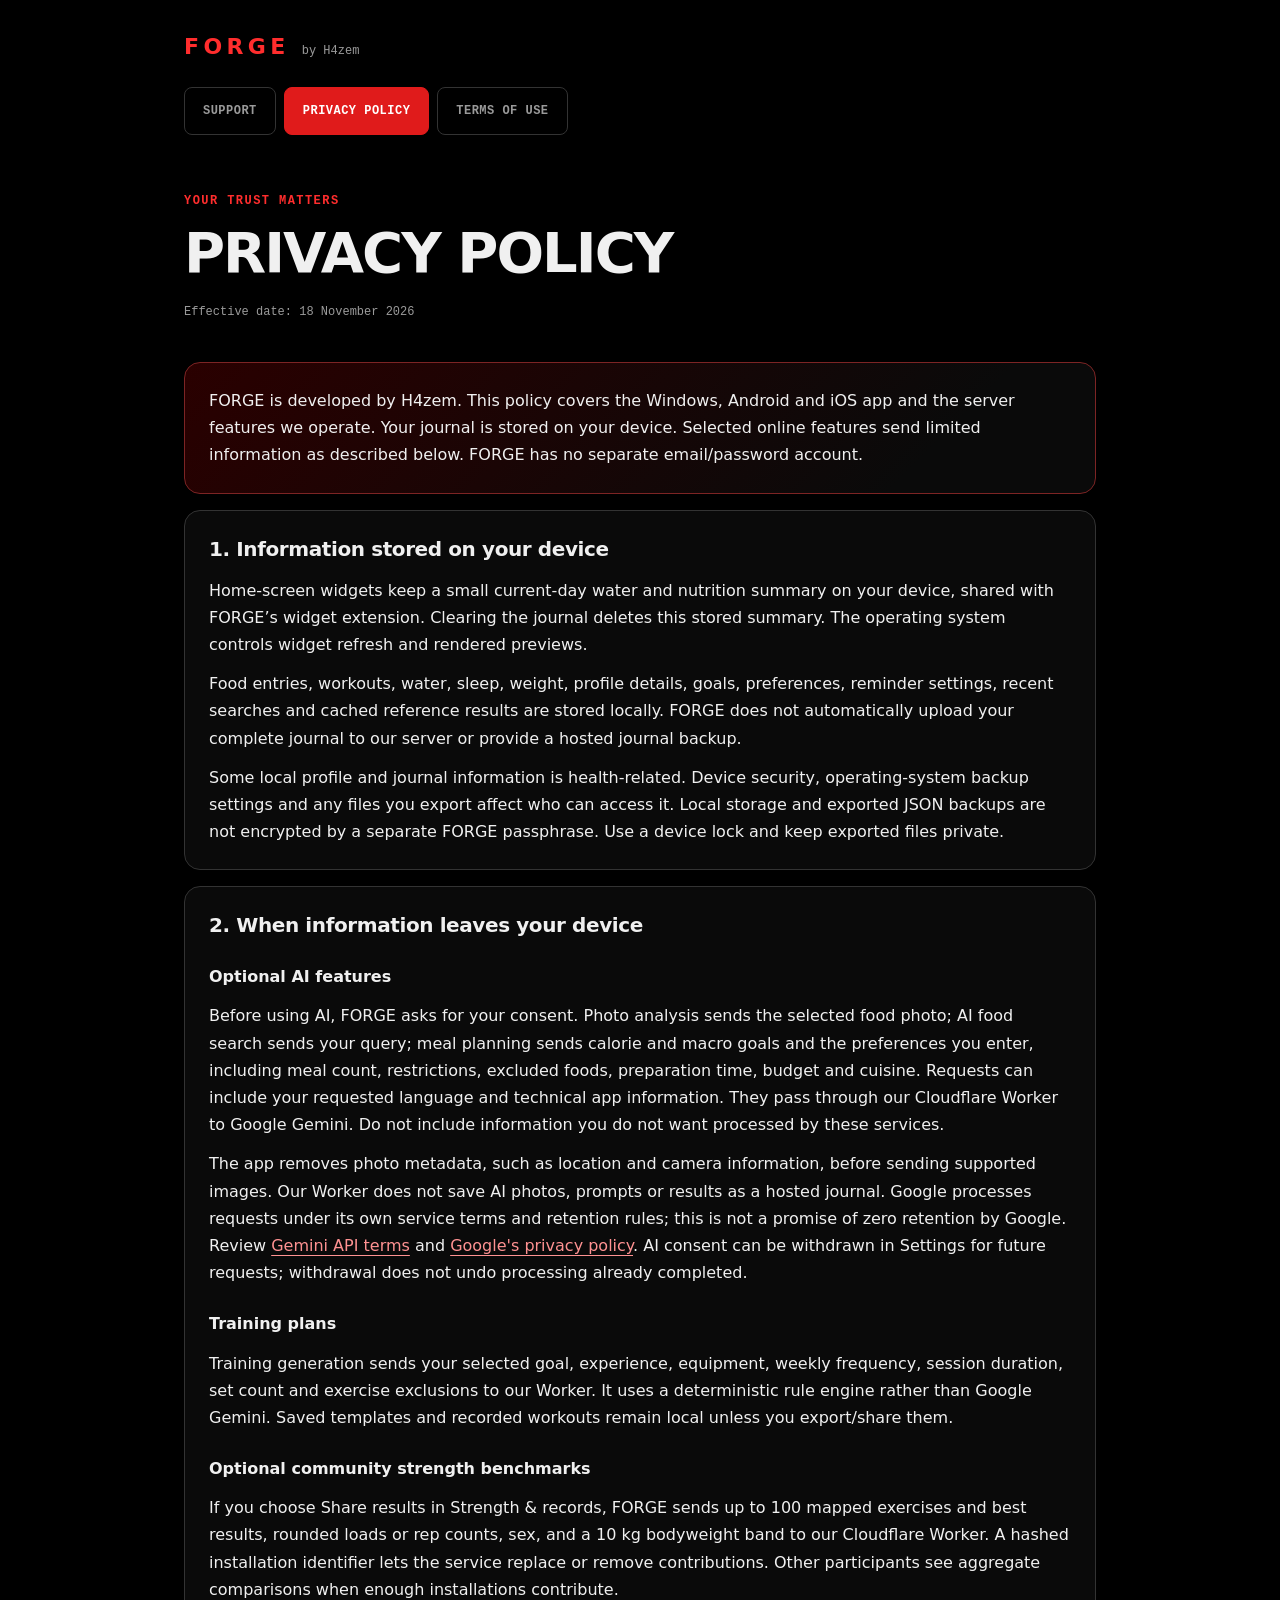
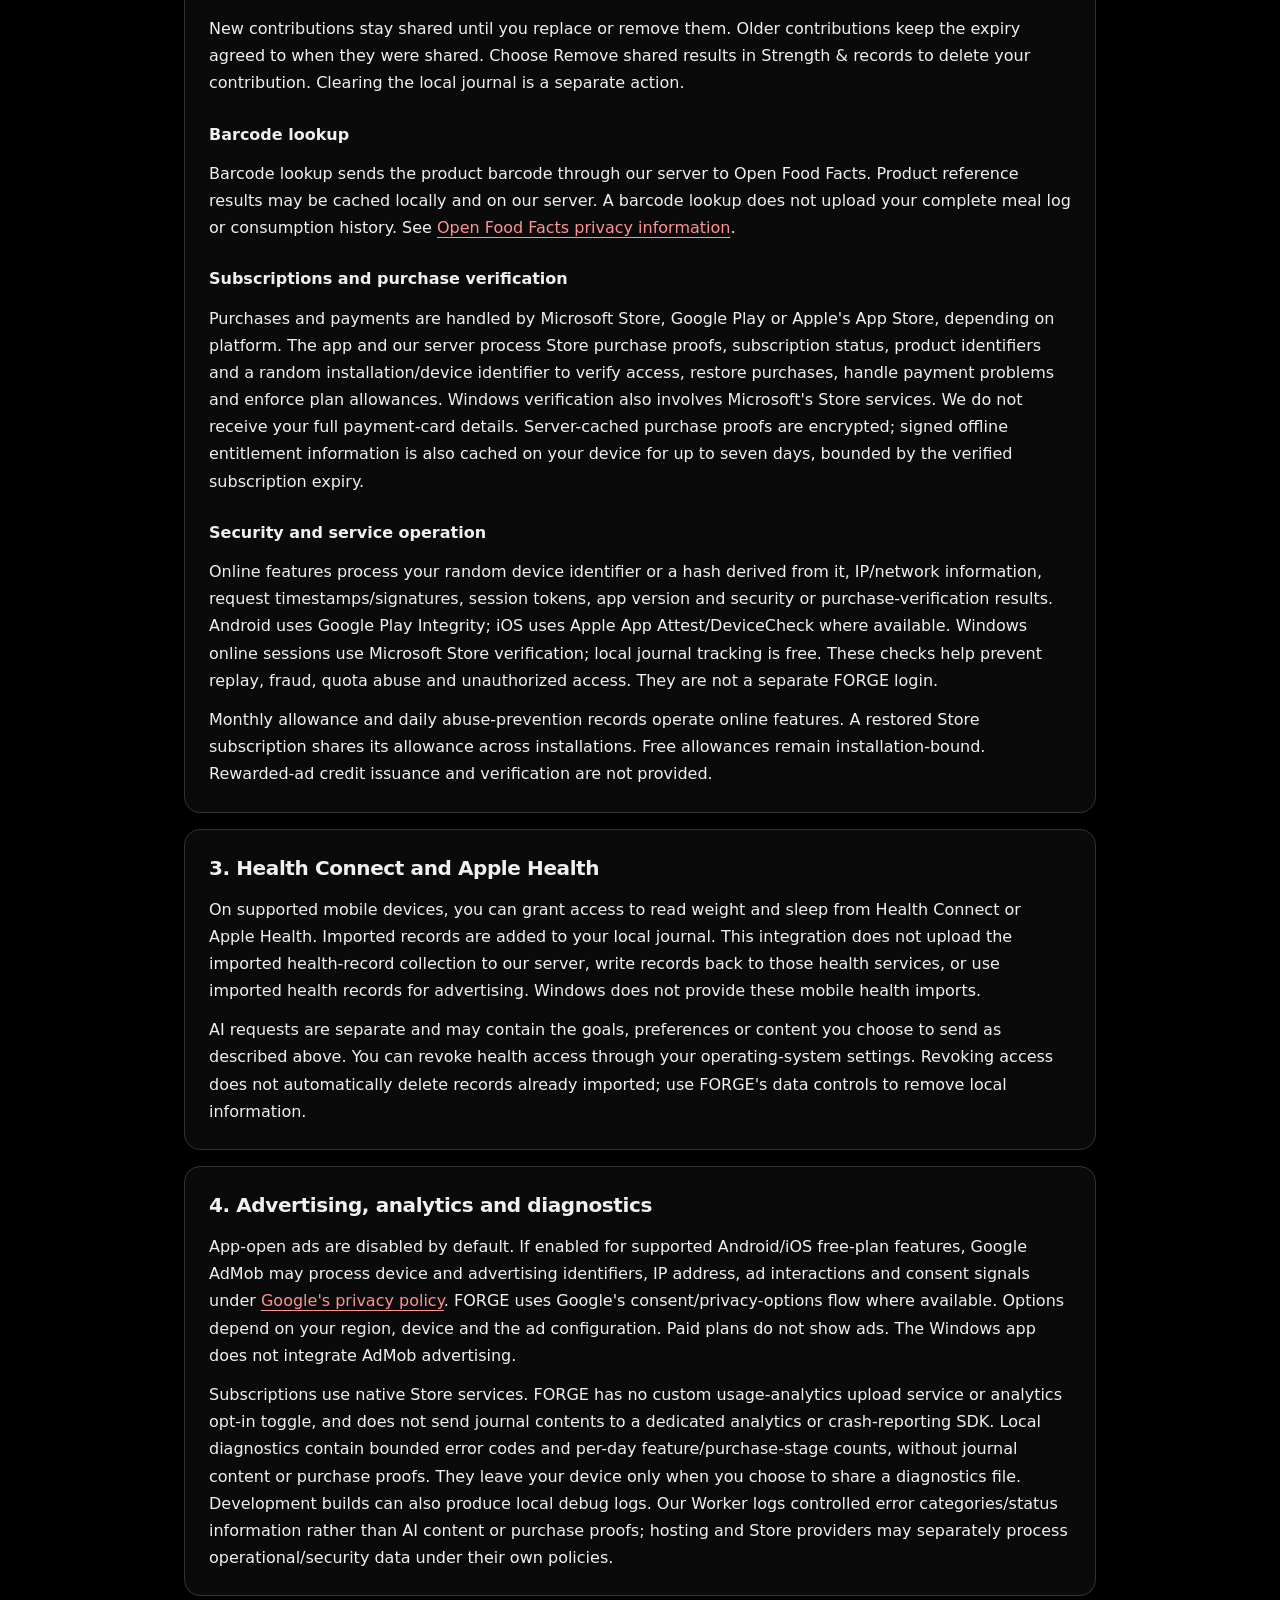
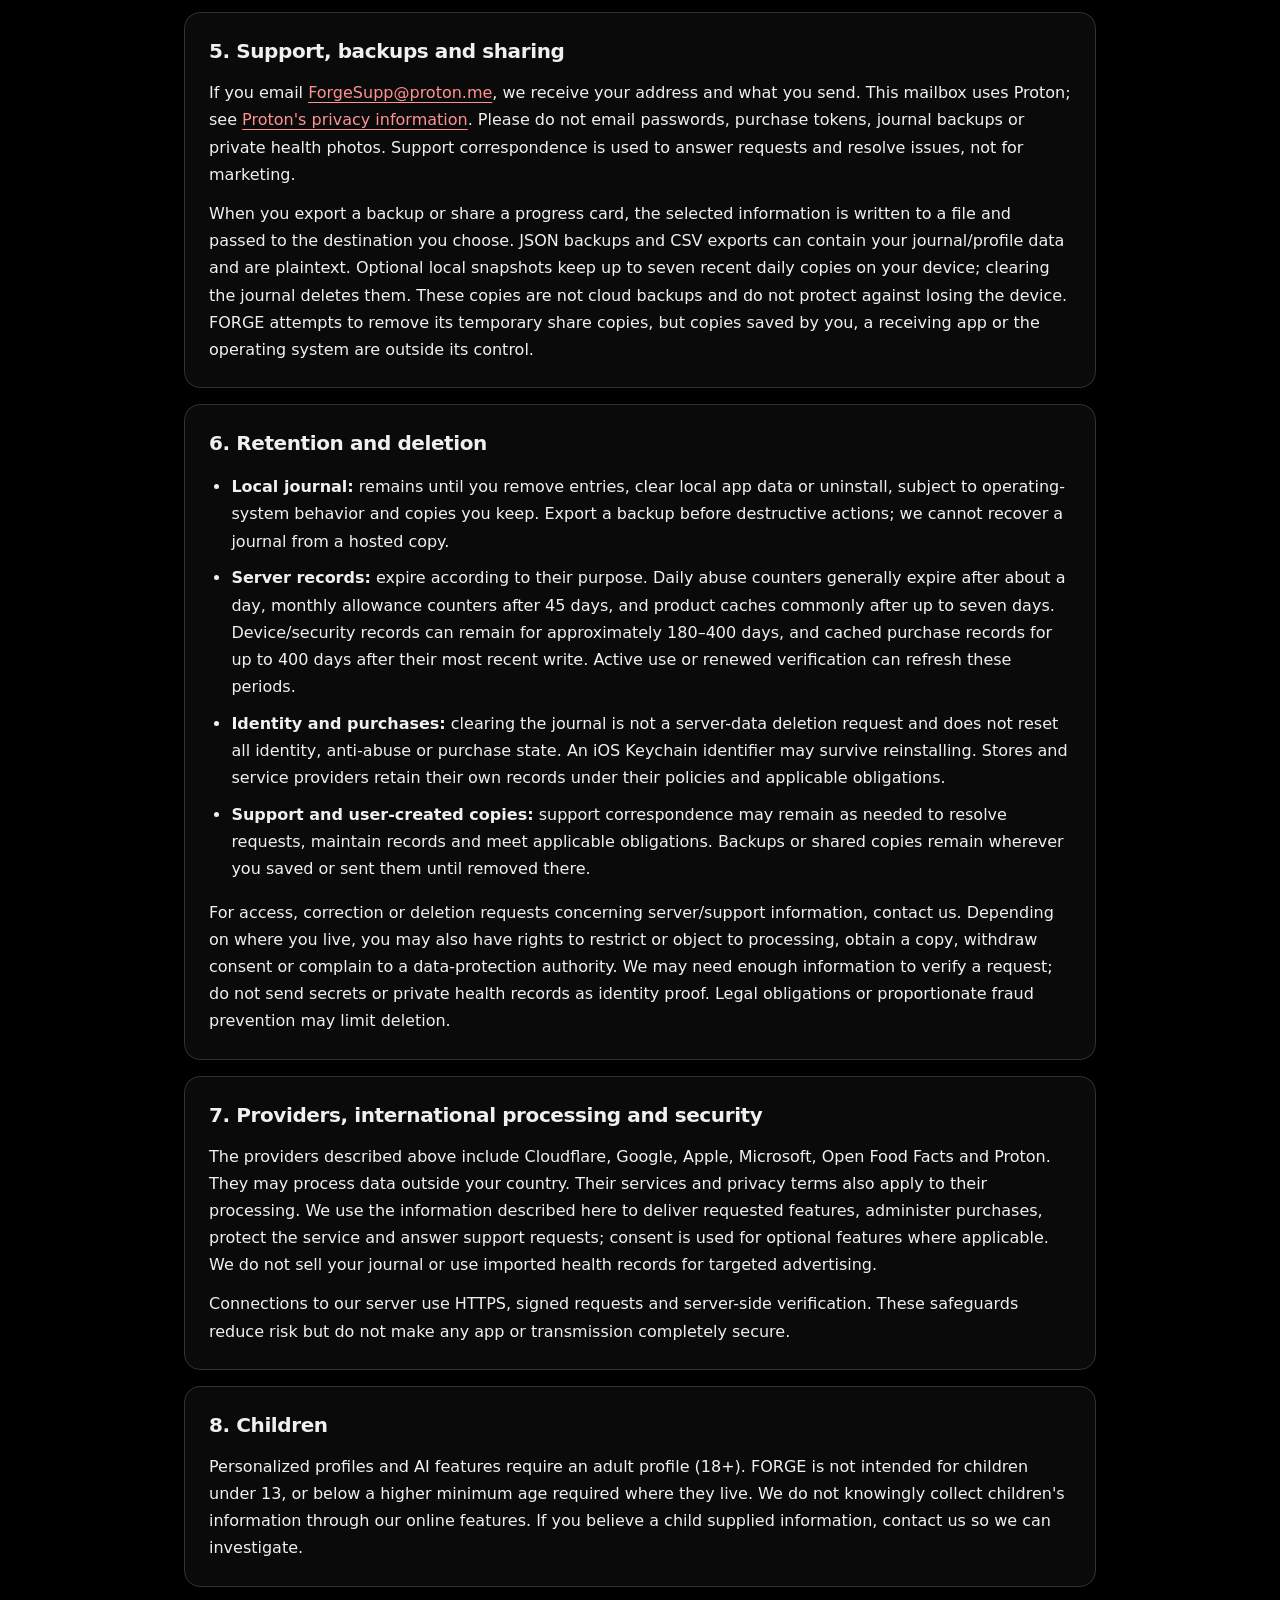
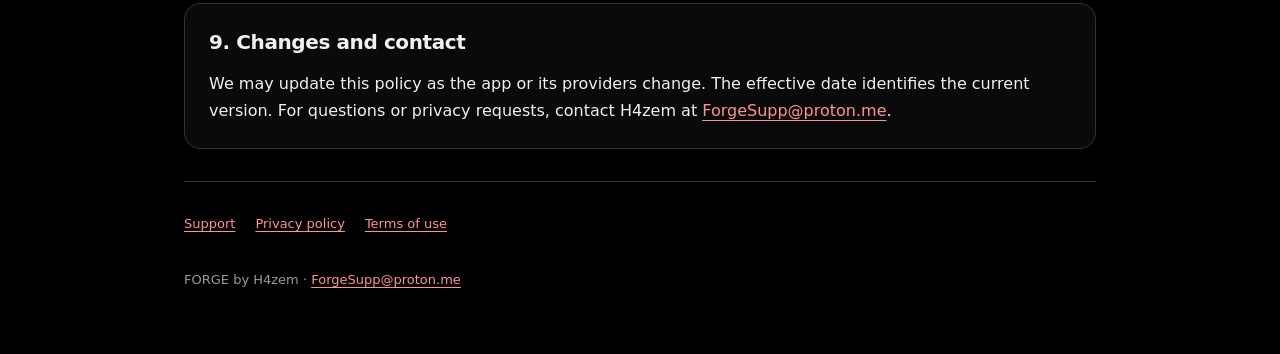
==== privacy.html @ 83b3ee02 "Sync legal and support pages with FORGE 3.4.0" ====
<!DOCTYPE html>
<html lang="en">
<head>
<meta charset="utf-8">
<meta name="forge-app-version" content="3.4.0">
<meta name="viewport" content="width=device-width, initial-scale=1">
<meta name="description" content="FORGE Privacy Policy for FORGE by H4zem, a personal wellness journal for Windows, Android and iOS.">
<title>FORGE Privacy Policy</title>
<meta name="theme-color" content="#000000">
<link rel="stylesheet" href="theme.css?v=20261029">
</head>
<body data-page="privacy">
<a class="skip" href="#main-content">Skip to content</a>
<header class="site-header">
<div class="brand-row"><a class="brand" href="./" aria-label="FORGE home">FORGE</a><span class="publisher">by H4zem</span></div>
<nav class="site-nav" aria-label="FORGE information"><a href="support.html">Support</a><a href="privacy.html" aria-current="page">Privacy policy</a><a href="terms.html">Terms of use</a></nav>
<div class="hero"><p class="eyebrow">Your trust matters</p><h1>Privacy Policy</h1><p class="meta">Effective date: 18 November 2026</p></div>
</header>
<main id="main-content">
<div class="summary"><p>FORGE is developed by H4zem. This policy covers the Windows, Android and iOS app and the server features we operate. Your journal is stored on your device. Selected online features send limited information as described below. FORGE has no separate email/password account.</p></div>
<section aria-labelledby="privacy-1">
<h2 id="privacy-1">1. Information stored on your device</h2>
<p>Home-screen widgets keep a small current-day water and nutrition summary on your device, shared with FORGE’s widget extension. Clearing the journal deletes this stored summary. The operating system controls widget refresh and rendered previews.</p>
<p>Food entries, workouts, water, sleep, weight, profile details, goals, preferences, reminder settings, recent searches and cached reference results are stored locally. FORGE does not automatically upload your complete journal to our server or provide a hosted journal backup.</p>
<p>Some local profile and journal information is health-related. Device security, operating-system backup settings and any files you export affect who can access it. Local storage and exported JSON backups are not encrypted by a separate FORGE passphrase. Use a device lock and keep exported files private.</p>
</section>
<section aria-labelledby="privacy-2">
<h2 id="privacy-2">2. When information leaves your device</h2>
<h3>Optional AI features</h3>
<p>Before using AI, FORGE asks for your consent. Photo analysis sends the selected food photo; AI food search sends your query; meal planning sends calorie and macro goals and the preferences you enter, including meal count, restrictions, excluded foods, preparation time, budget and cuisine. Requests can include your requested language and technical app information. They pass through our Cloudflare Worker to Google Gemini. Do not include information you do not want processed by these services.</p>
<p>The app removes photo metadata, such as location and camera information, before sending supported images. Our Worker does not save AI photos, prompts or results as a hosted journal. Google processes requests under its own service terms and retention rules; this is not a promise of zero retention by Google. Review <a href="https://ai.google.dev/gemini-api/terms">Gemini API terms</a> and <a href="https://policies.google.com/privacy">Google's privacy policy</a>. AI consent can be withdrawn in Settings for future requests; withdrawal does not undo processing already completed.</p>
<h3>Training plans</h3>
<p>Training generation sends your selected goal, experience, equipment, weekly frequency, session duration, set count and exercise exclusions to our Worker. It uses a deterministic rule engine rather than Google Gemini. Saved templates and recorded workouts remain local unless you export/share them.</p>
<h3>Optional community strength benchmarks</h3>
<p>If you choose Share results in Strength &amp; records, FORGE sends up to 100 mapped exercises and best results, rounded loads or rep counts, sex, and a 10 kg bodyweight band to our Cloudflare Worker. A hashed installation identifier lets the service replace or remove contributions. Other participants see aggregate comparisons when enough installations contribute.</p>
<p>New contributions stay shared until you replace or remove them. Older contributions keep the expiry agreed to when they were shared. Choose Remove shared results in Strength &amp; records to delete your contribution. Clearing the local journal is a separate action.</p>
<h3>Barcode lookup</h3>
<p>Barcode lookup sends the product barcode through our server to Open Food Facts. Product reference results may be cached locally and on our server. A barcode lookup does not upload your complete meal log or consumption history. See <a href="https://world.openfoodfacts.org/privacy">Open Food Facts privacy information</a>.</p>
<h3>Subscriptions and purchase verification</h3>
<p>Purchases and payments are handled by Microsoft Store, Google Play or Apple's App Store, depending on platform. The app and our server process Store purchase proofs, subscription status, product identifiers and a random installation/device identifier to verify access, restore purchases, handle payment problems and enforce plan allowances. Windows verification also involves Microsoft's Store services. We do not receive your full payment-card details. Server-cached purchase proofs are encrypted; signed offline entitlement information is also cached on your device for up to seven days, bounded by the verified subscription expiry.</p>
<h3>Security and service operation</h3>
<p>Online features process your random device identifier or a hash derived from it, IP/network information, request timestamps/signatures, session tokens, app version and security or purchase-verification results. Android uses Google Play Integrity; iOS uses Apple App Attest/DeviceCheck where available. Windows online sessions use Microsoft Store verification; local journal tracking is free. These checks help prevent replay, fraud, quota abuse and unauthorized access. They are not a separate FORGE login.</p>
<p>Monthly allowance and daily abuse-prevention records operate online features. A restored Store subscription shares its allowance across installations. Free allowances remain installation-bound. Rewarded-ad credit issuance and verification are not provided.</p>
</section>
<section aria-labelledby="privacy-3">
<h2 id="privacy-3">3. Health Connect and Apple Health</h2>
<p>On supported mobile devices, you can grant access to read weight and sleep from Health Connect or Apple Health. Imported records are added to your local journal. This integration does not upload the imported health-record collection to our server, write records back to those health services, or use imported health records for advertising. Windows does not provide these mobile health imports.</p>
<p>AI requests are separate and may contain the goals, preferences or content you choose to send as described above. You can revoke health access through your operating-system settings. Revoking access does not automatically delete records already imported; use FORGE's data controls to remove local information.</p>
</section>
<section aria-labelledby="privacy-4">
<h2 id="privacy-4">4. Advertising, analytics and diagnostics</h2>
<p>App-open ads are disabled by default. If enabled for supported Android/iOS free-plan features, Google AdMob may process device and advertising identifiers, IP address, ad interactions and consent signals under <a href="https://policies.google.com/privacy">Google's privacy policy</a>. FORGE uses Google's consent/privacy-options flow where available. Options depend on your region, device and the ad configuration. Paid plans do not show ads. The Windows app does not integrate AdMob advertising.</p>
<p>Subscriptions use native Store services. FORGE has no custom usage-analytics upload service or analytics opt-in toggle, and does not send journal contents to a dedicated analytics or crash-reporting SDK. Local diagnostics contain bounded error codes and per-day feature/purchase-stage counts, without journal content or purchase proofs. They leave your device only when you choose to share a diagnostics file. Development builds can also produce local debug logs. Our Worker logs controlled error categories/status information rather than AI content or purchase proofs; hosting and Store providers may separately process operational/security data under their own policies.</p>
</section>
<section aria-labelledby="privacy-5">
<h2 id="privacy-5">5. Support, backups and sharing</h2>
<p>If you email <a href="mailto:ForgeSupp@proton.me">ForgeSupp@proton.me</a>, we receive your address and what you send. This mailbox uses Proton; see <a href="https://proton.me/legal/privacy">Proton's privacy information</a>. Please do not email passwords, purchase tokens, journal backups or private health photos. Support correspondence is used to answer requests and resolve issues, not for marketing.</p>
<p>When you export a backup or share a progress card, the selected information is written to a file and passed to the destination you choose. JSON backups and CSV exports can contain your journal/profile data and are plaintext. Optional local snapshots keep up to seven recent daily copies on your device; clearing the journal deletes them. These copies are not cloud backups and do not protect against losing the device. FORGE attempts to remove its temporary share copies, but copies saved by you, a receiving app or the operating system are outside its control.</p>
</section>
<section aria-labelledby="privacy-6">
<h2 id="privacy-6">6. Retention and deletion</h2>
<ul>
<li><strong>Local journal:</strong> remains until you remove entries, clear local app data or uninstall, subject to operating-system behavior and copies you keep. Export a backup before destructive actions; we cannot recover a journal from a hosted copy.</li>
<li><strong>Server records:</strong> expire according to their purpose. Daily abuse counters generally expire after about a day, monthly allowance counters after 45 days, and product caches commonly after up to seven days. Device/security records can remain for approximately 180–400 days, and cached purchase records for up to 400 days after their most recent write. Active use or renewed verification can refresh these periods.</li>
<li><strong>Identity and purchases:</strong> clearing the journal is not a server-data deletion request and does not reset all identity, anti-abuse or purchase state. An iOS Keychain identifier may survive reinstalling. Stores and service providers retain their own records under their policies and applicable obligations.</li>
<li><strong>Support and user-created copies:</strong> support correspondence may remain as needed to resolve requests, maintain records and meet applicable obligations. Backups or shared copies remain wherever you saved or sent them until removed there.</li>
</ul>
<p>For access, correction or deletion requests concerning server/support information, contact us. Depending on where you live, you may also have rights to restrict or object to processing, obtain a copy, withdraw consent or complain to a data-protection authority. We may need enough information to verify a request; do not send secrets or private health records as identity proof. Legal obligations or proportionate fraud prevention may limit deletion.</p>
</section>
<section aria-labelledby="privacy-7">
<h2 id="privacy-7">7. Providers, international processing and security</h2>
<p>The providers described above include Cloudflare, Google, Apple, Microsoft, Open Food Facts and Proton. They may process data outside your country. Their services and privacy terms also apply to their processing. We use the information described here to deliver requested features, administer purchases, protect the service and answer support requests; consent is used for optional features where applicable. We do not sell your journal or use imported health records for targeted advertising.</p>
<p>Connections to our server use HTTPS, signed requests and server-side verification. These safeguards reduce risk but do not make any app or transmission completely secure.</p>
</section>
<section aria-labelledby="privacy-8">
<h2 id="privacy-8">8. Children</h2>
<p>Personalized profiles and AI features require an adult profile (18+). FORGE is not intended for children under 13, or below a higher minimum age required where they live. We do not knowingly collect children's information through our online features. If you believe a child supplied information, contact us so we can investigate.</p>
</section>
<section aria-labelledby="privacy-9">
<h2 id="privacy-9">9. Changes and contact</h2>
<p>We may update this policy as the app or its providers change. The effective date identifies the current version. For questions or privacy requests, contact H4zem at <a href="mailto:ForgeSupp@proton.me">ForgeSupp@proton.me</a>.</p>
</section>
</main>
<footer><nav aria-label="More information"><a href="support.html">Support</a><a href="privacy.html">Privacy policy</a><a href="terms.html">Terms of use</a></nav><p>FORGE by H4zem · <a href="mailto:ForgeSupp@proton.me">ForgeSupp@proton.me</a></p></footer>
</body>
</html>
---- theme.css ----
:root {
  color-scheme: dark;
  --bg: #000000;
  --surface: #0a0a0a;
  --ink: #f0f0f0;
  --muted: #9a9a9a;
  --line: #333333;
  --red: #ff2d2d;
  --red-fill: #e01b1b;
  --red-dim: #2a0000;
  font-family: system-ui, -apple-system, "Segoe UI", sans-serif;
  background: var(--bg);
  color: var(--ink);
  scroll-padding-top: 24px;
}
* { box-sizing: border-box; }
body { max-width: 960px; margin: 0 auto; padding: 32px 24px 40px; font-size: 16px; line-height: 1.7; overflow-wrap: anywhere; }
a { color: #ff9292; text-decoration-thickness: 1px; text-underline-offset: .22em; }
a:hover { color: #fff; }
a:focus-visible { outline: 3px solid var(--red); outline-offset: 5px; border-radius: 3px; }
p { margin: .75rem 0; }
ul, ol { padding-inline-start: 1.4rem; }
li { margin-block: .6rem; }
strong { font-weight: 750; }
.brand-row { display: flex; align-items: baseline; flex-wrap: wrap; gap: 12px; }
.brand { color: var(--red); font-size: 22px; font-weight: 900; letter-spacing: .2em; text-decoration: none; line-height: 1.4; }
.brand:hover { color: var(--red); }
.publisher, .eyebrow, .meta, .site-nav { font-family: ui-monospace, "Cascadia Code", "Segoe UI", monospace; }
.publisher { font-size: 12px; color: var(--muted); }
.site-nav { display: flex; flex-wrap: wrap; gap: 8px; margin: 24px 0; font-size: 12px; font-weight: 700; letter-spacing: .04em; text-transform: uppercase; }
.site-nav a { display: inline-flex; align-items: center; justify-content: center; min-height: 48px; padding: 10px 18px; border: 1px solid var(--line); border-radius: 8px; color: var(--muted); text-decoration: none; }
.site-nav a:hover { border-color: var(--red); color: var(--ink); }
.site-nav a[aria-current="page"] { background: var(--red-fill); border-color: var(--red-fill); color: #fff; }
.hero { padding: 20px 0 28px; }
.eyebrow { color: var(--red); font-size: 12px; font-weight: 700; letter-spacing: .12em; text-transform: uppercase; }
h1 { max-width: 18ch; font-size: clamp(32px, 6vw, 56px); font-weight: 900; line-height: 1.08; letter-spacing: -.035em; text-transform: uppercase; margin: 12px 0 18px; }
h2 { font-size: 20px; font-weight: 800; line-height: 1.4; letter-spacing: -.02em; margin: 0 0 14px; }
h3 { font-size: 16px; font-weight: 800; margin: 24px 0 8px; }
.meta, .intro { color: var(--muted); }
.meta { font-size: 12px; }
.intro { max-width: 56ch; margin-bottom: 0; }
main { display: grid; gap: 16px; }
section, .summary { min-width: 0; padding: 24px; border: 1px solid var(--line); border-radius: 16px; background: var(--surface); }
section > :last-child, .summary > :last-child { margin-bottom: 0; }
section > :first-child, .summary > :first-child { margin-top: 0; }
.summary, .contact-card { border-color: #7d2424; background: linear-gradient(135deg, var(--red-dim), var(--surface) 80%); }
body[data-page="support"] main { grid-template-columns: repeat(2, minmax(0, 1fr)); align-items: start; }
body[data-page="support"] .contact-card, body[data-page="support"] #data { grid-column: 1 / -1; }
footer { margin-top: 32px; padding-top: 20px; border-top: 1px solid var(--line); font-size: 13px; color: var(--muted); }
footer nav { display: flex; flex-wrap: wrap; gap: 4px 20px; }
footer a { display: inline-flex; align-items: center; min-height: 44px; }
.skip { position: absolute; top: -150px; left: 16px; padding: 10px 16px; border: 1px solid var(--red); border-radius: 8px; background: var(--surface); z-index: 1; }
.skip:focus { top: 8px; }
::selection { background: var(--red-dim); color: #fff; }
@media (max-width: 720px) {
  body { padding: 24px 16px 32px; }
  body[data-page="support"] main { grid-template-columns: minmax(0, 1fr); }
  section, .summary { padding: 20px; }
}
@media (max-width: 380px) {
  .site-nav a { padding-inline: 12px; }
  section, .summary { padding: 16px; }
}
@media print {
  :root { color-scheme: light; --ink: #000; --muted: #444; --line: #bbb; }
  body { max-width: none; background: #fff; }
  section, .summary { background: #fff; break-inside: avoid; }
  a { color: #000; }
  .site-nav, .skip { display: none; }
}
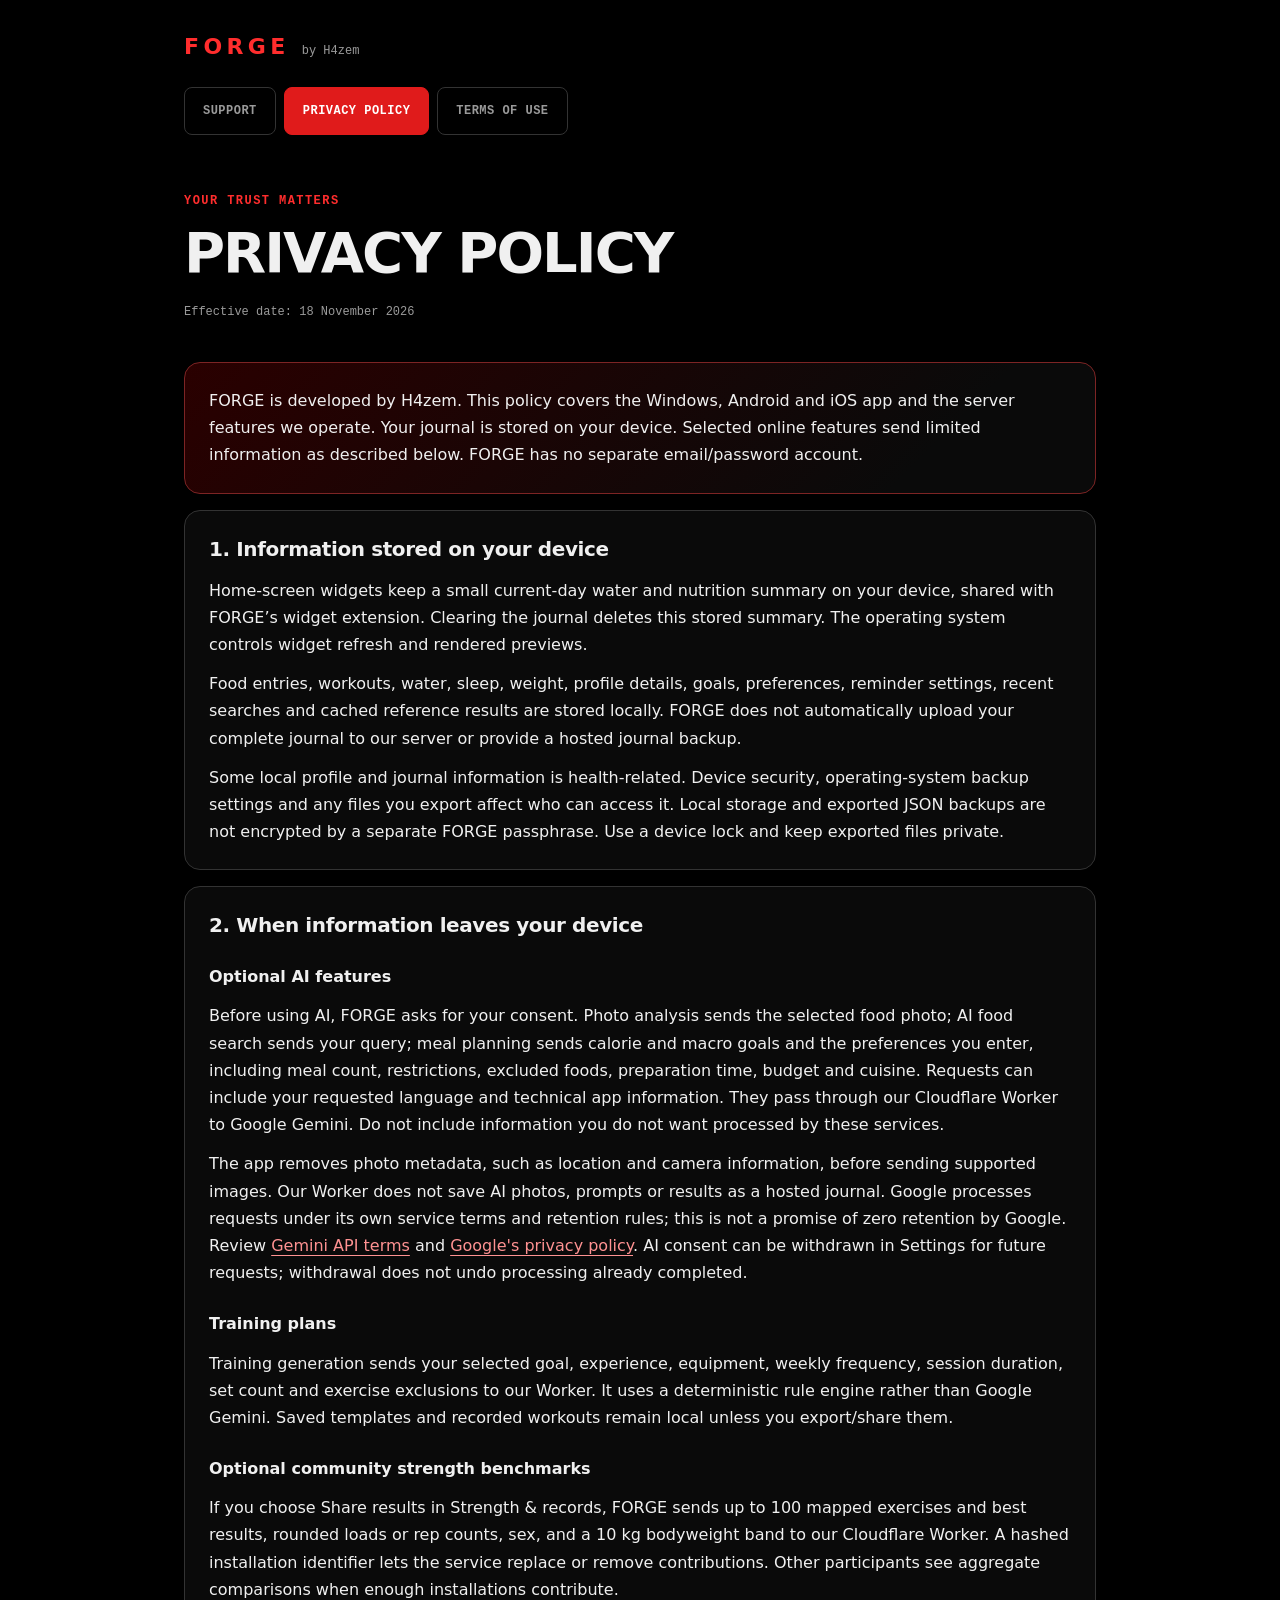
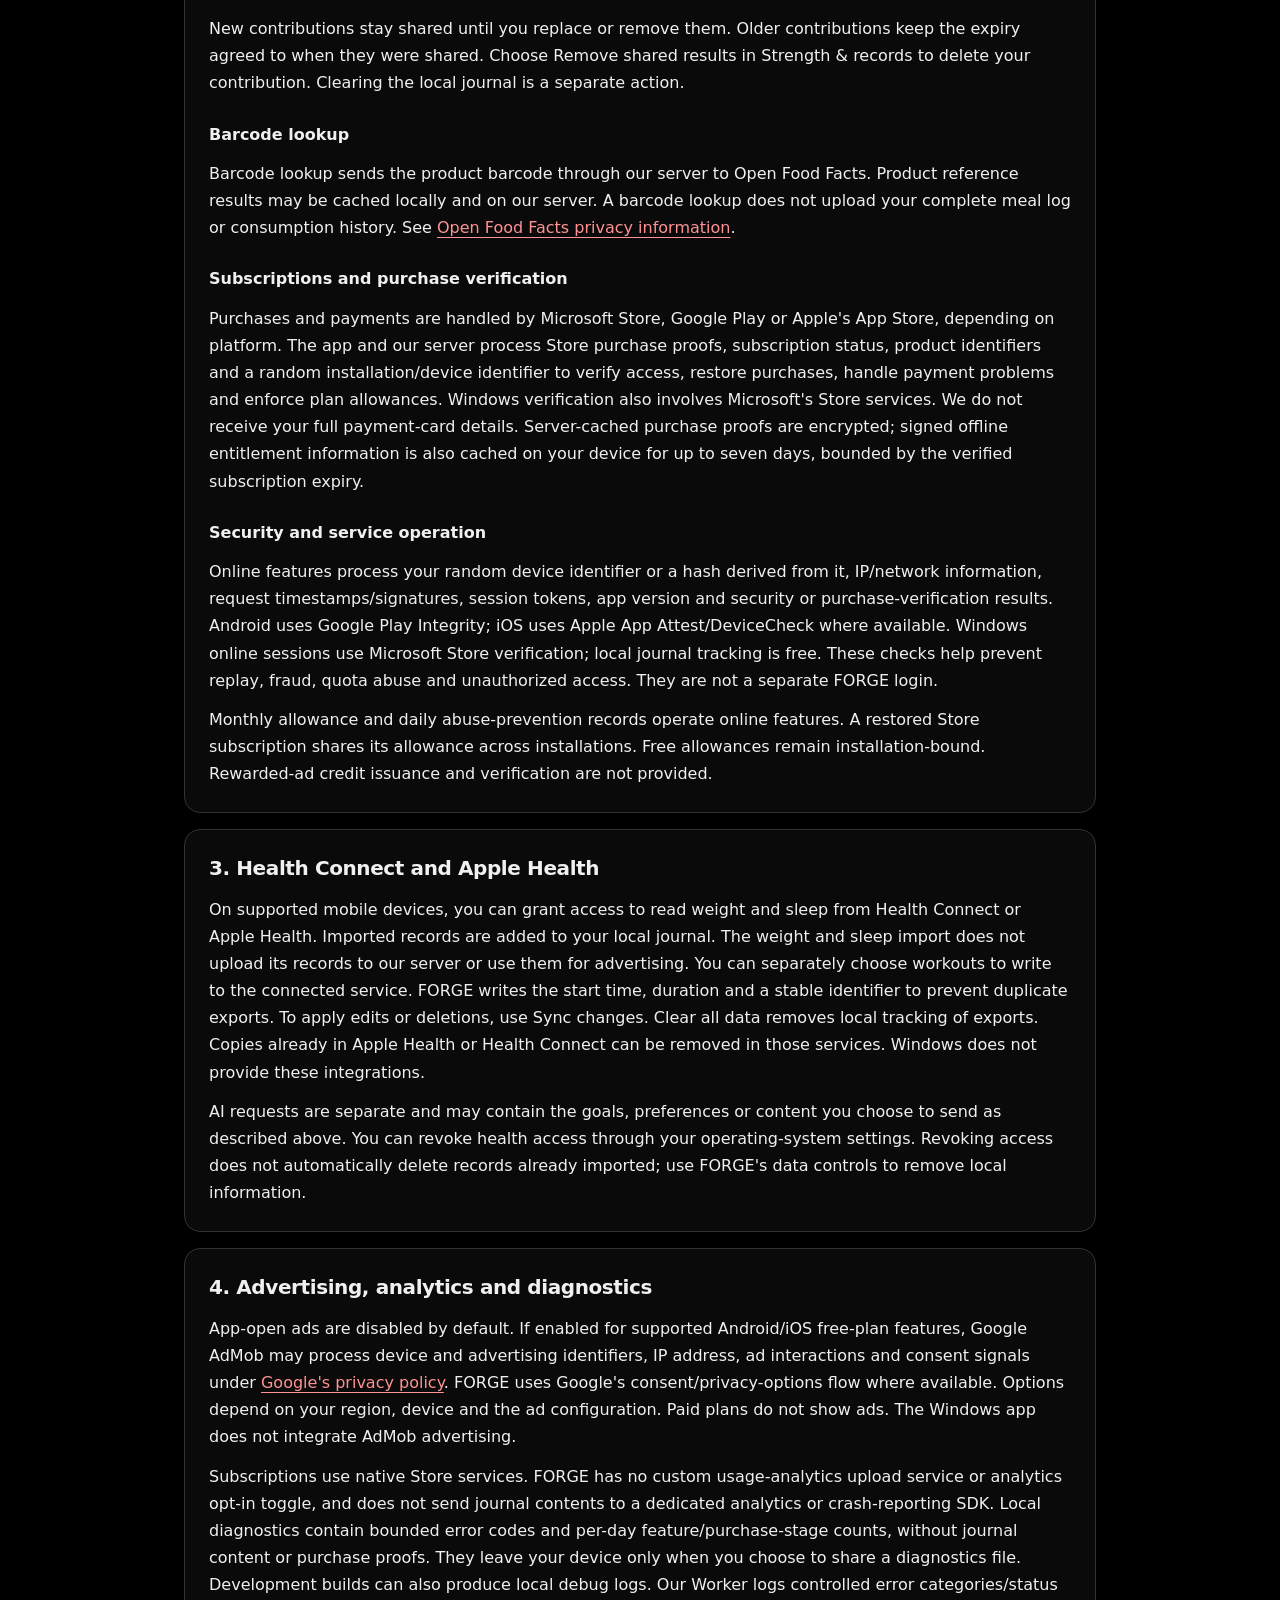
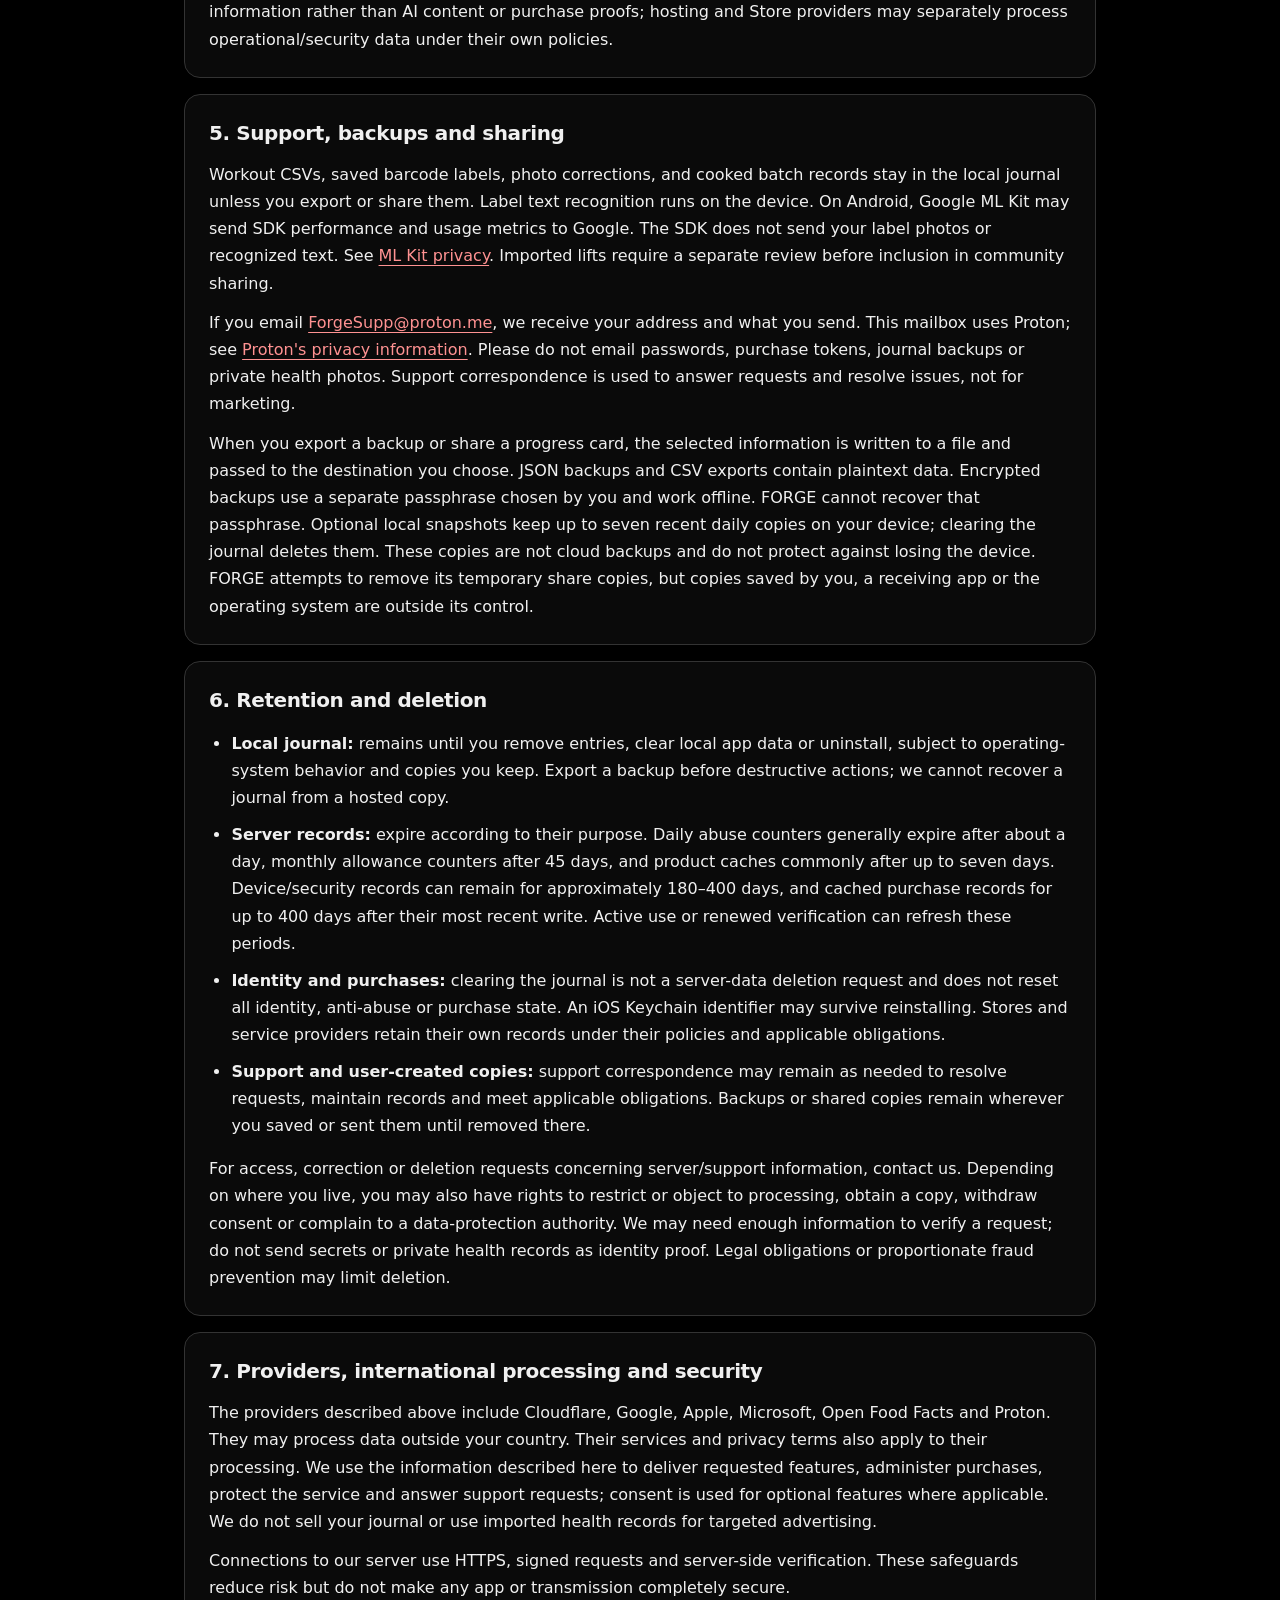
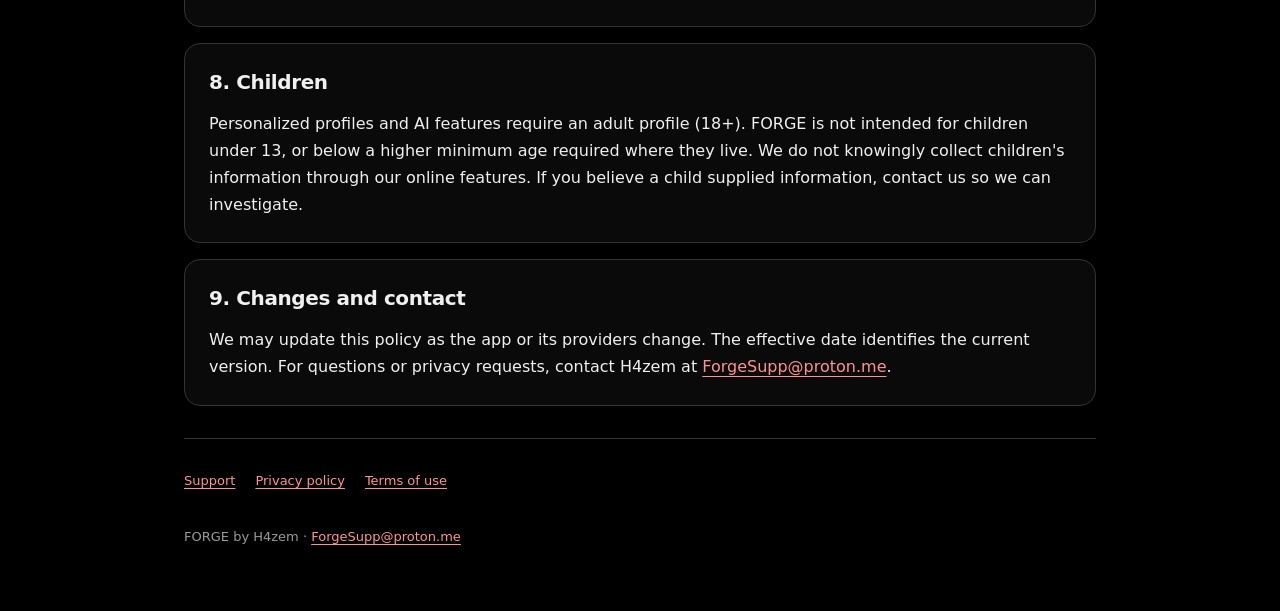
==== commit 37f3121d: "Sync support and privacy with FORGE 3.6.0" ====
--- a/privacy.html
+++ b/privacy.html
@@ -2,7 +2,7 @@
 <html lang="en">
 <head>
 <meta charset="utf-8">
-<meta name="forge-app-version" content="3.4.0">
+<meta name="forge-app-version" content="3.6.0">
 <meta name="viewport" content="width=device-width, initial-scale=1">
 <meta name="description" content="FORGE Privacy Policy for FORGE by H4zem, a personal wellness journal for Windows, Android and iOS.">
 <title>FORGE Privacy Policy</title>
@@ -44,7 +44,7 @@
 </section>
 <section aria-labelledby="privacy-3">
 <h2 id="privacy-3">3. Health Connect and Apple Health</h2>
-<p>On supported mobile devices, you can grant access to read weight and sleep from Health Connect or Apple Health. Imported records are added to your local journal. This integration does not upload the imported health-record collection to our server, write records back to those health services, or use imported health records for advertising. Windows does not provide these mobile health imports.</p>
+<p>On supported mobile devices, you can grant access to read weight and sleep from Health Connect or Apple Health. Imported records are added to your local journal. The weight and sleep import does not upload its records to our server or use them for advertising. You can separately choose workouts to write to the connected service. FORGE writes the start time, duration and a stable identifier to prevent duplicate exports. To apply edits or deletions, use Sync changes. Clear all data removes local tracking of exports. Copies already in Apple Health or Health Connect can be removed in those services. Windows does not provide these integrations.</p>
 <p>AI requests are separate and may contain the goals, preferences or content you choose to send as described above. You can revoke health access through your operating-system settings. Revoking access does not automatically delete records already imported; use FORGE's data controls to remove local information.</p>
 </section>
 <section aria-labelledby="privacy-4">
@@ -54,8 +54,9 @@
 </section>
 <section aria-labelledby="privacy-5">
 <h2 id="privacy-5">5. Support, backups and sharing</h2>
+<p>Workout CSVs, saved barcode labels, photo corrections, and cooked batch records stay in the local journal unless you export or share them. Label text recognition runs on the device. On Android, Google ML Kit may send SDK performance and usage metrics to Google. The SDK does not send your label photos or recognized text. See <a href="https://developers.google.com/ml-kit/terms">ML Kit privacy</a>. Imported lifts require a separate review before inclusion in community sharing.</p>
 <p>If you email <a href="mailto:ForgeSupp@proton.me">ForgeSupp@proton.me</a>, we receive your address and what you send. This mailbox uses Proton; see <a href="https://proton.me/legal/privacy">Proton's privacy information</a>. Please do not email passwords, purchase tokens, journal backups or private health photos. Support correspondence is used to answer requests and resolve issues, not for marketing.</p>
-<p>When you export a backup or share a progress card, the selected information is written to a file and passed to the destination you choose. JSON backups and CSV exports can contain your journal/profile data and are plaintext. Optional local snapshots keep up to seven recent daily copies on your device; clearing the journal deletes them. These copies are not cloud backups and do not protect against losing the device. FORGE attempts to remove its temporary share copies, but copies saved by you, a receiving app or the operating system are outside its control.</p>
+<p>When you export a backup or share a progress card, the selected information is written to a file and passed to the destination you choose. JSON backups and CSV exports contain plaintext data. Encrypted backups use a separate passphrase chosen by you and work offline. FORGE cannot recover that passphrase. Optional local snapshots keep up to seven recent daily copies on your device; clearing the journal deletes them. These copies are not cloud backups and do not protect against losing the device. FORGE attempts to remove its temporary share copies, but copies saved by you, a receiving app or the operating system are outside its control.</p>
 </section>
 <section aria-labelledby="privacy-6">
 <h2 id="privacy-6">6. Retention and deletion</h2>
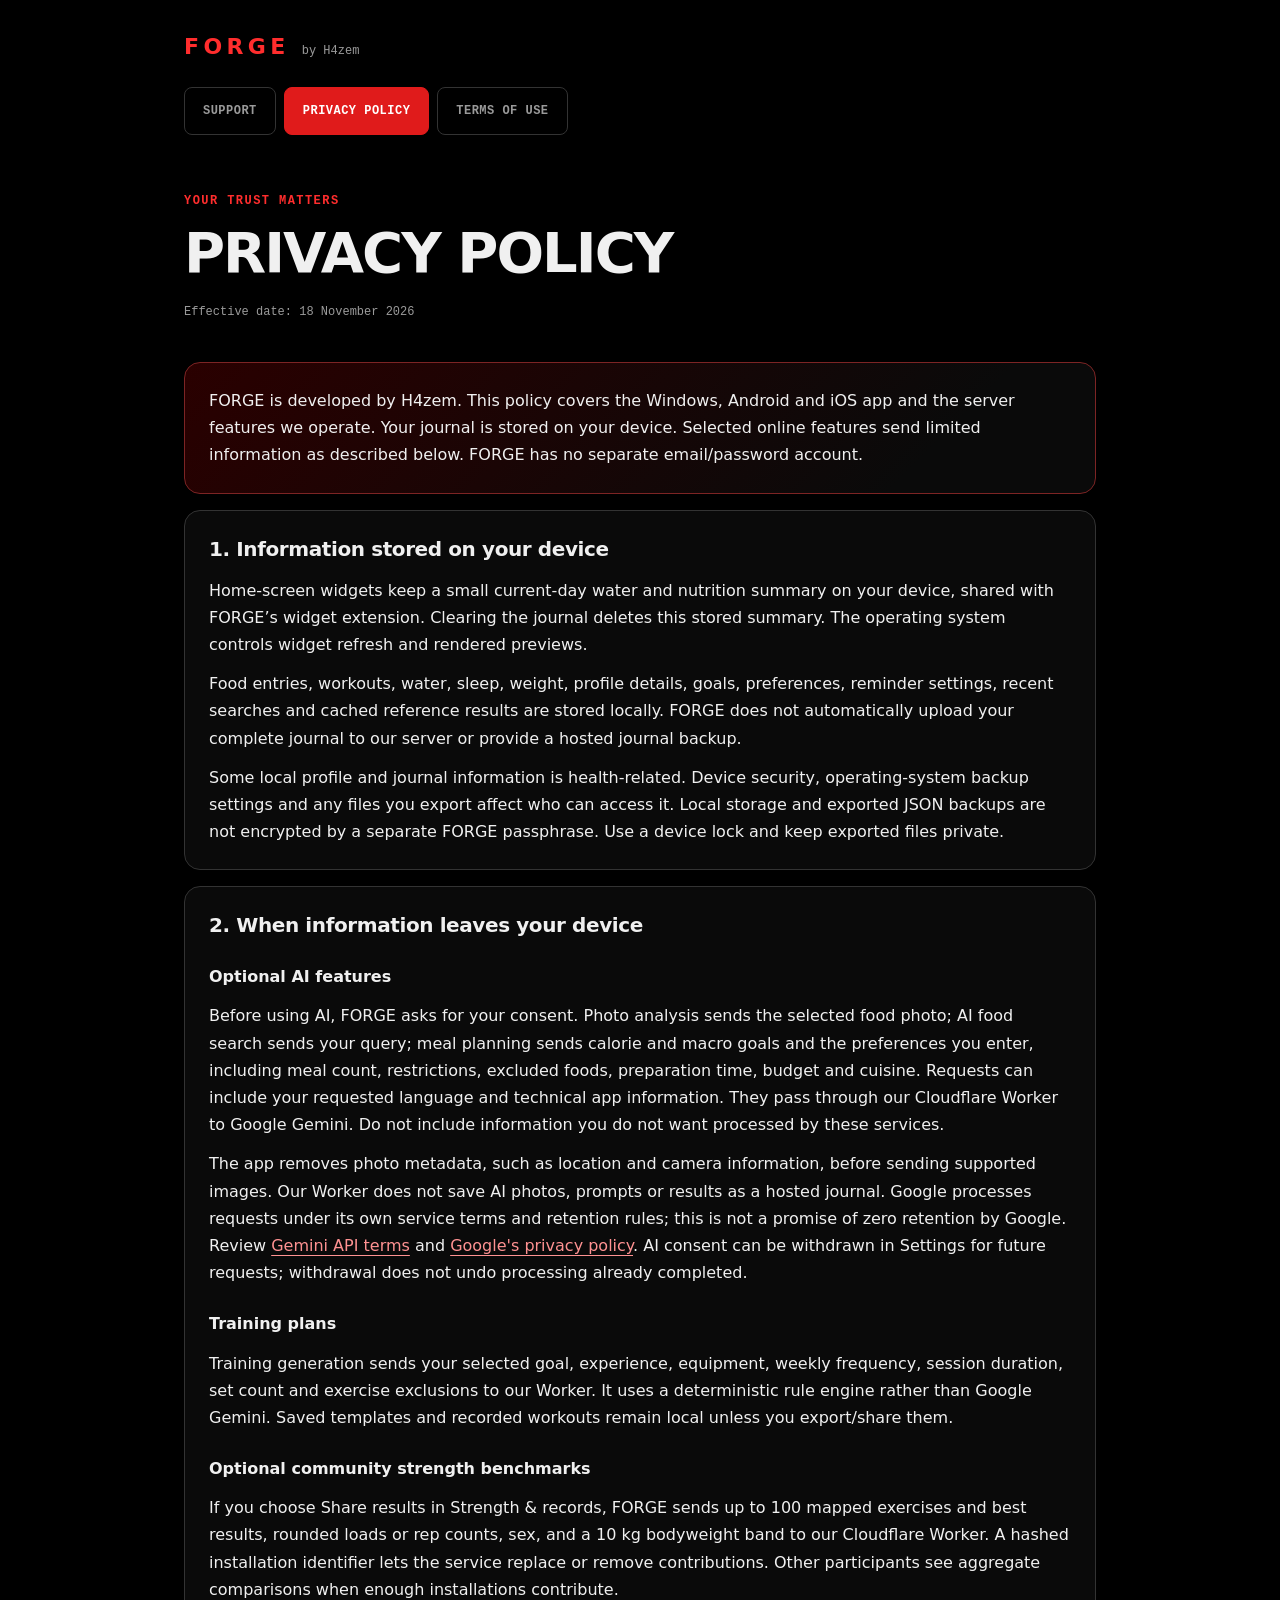
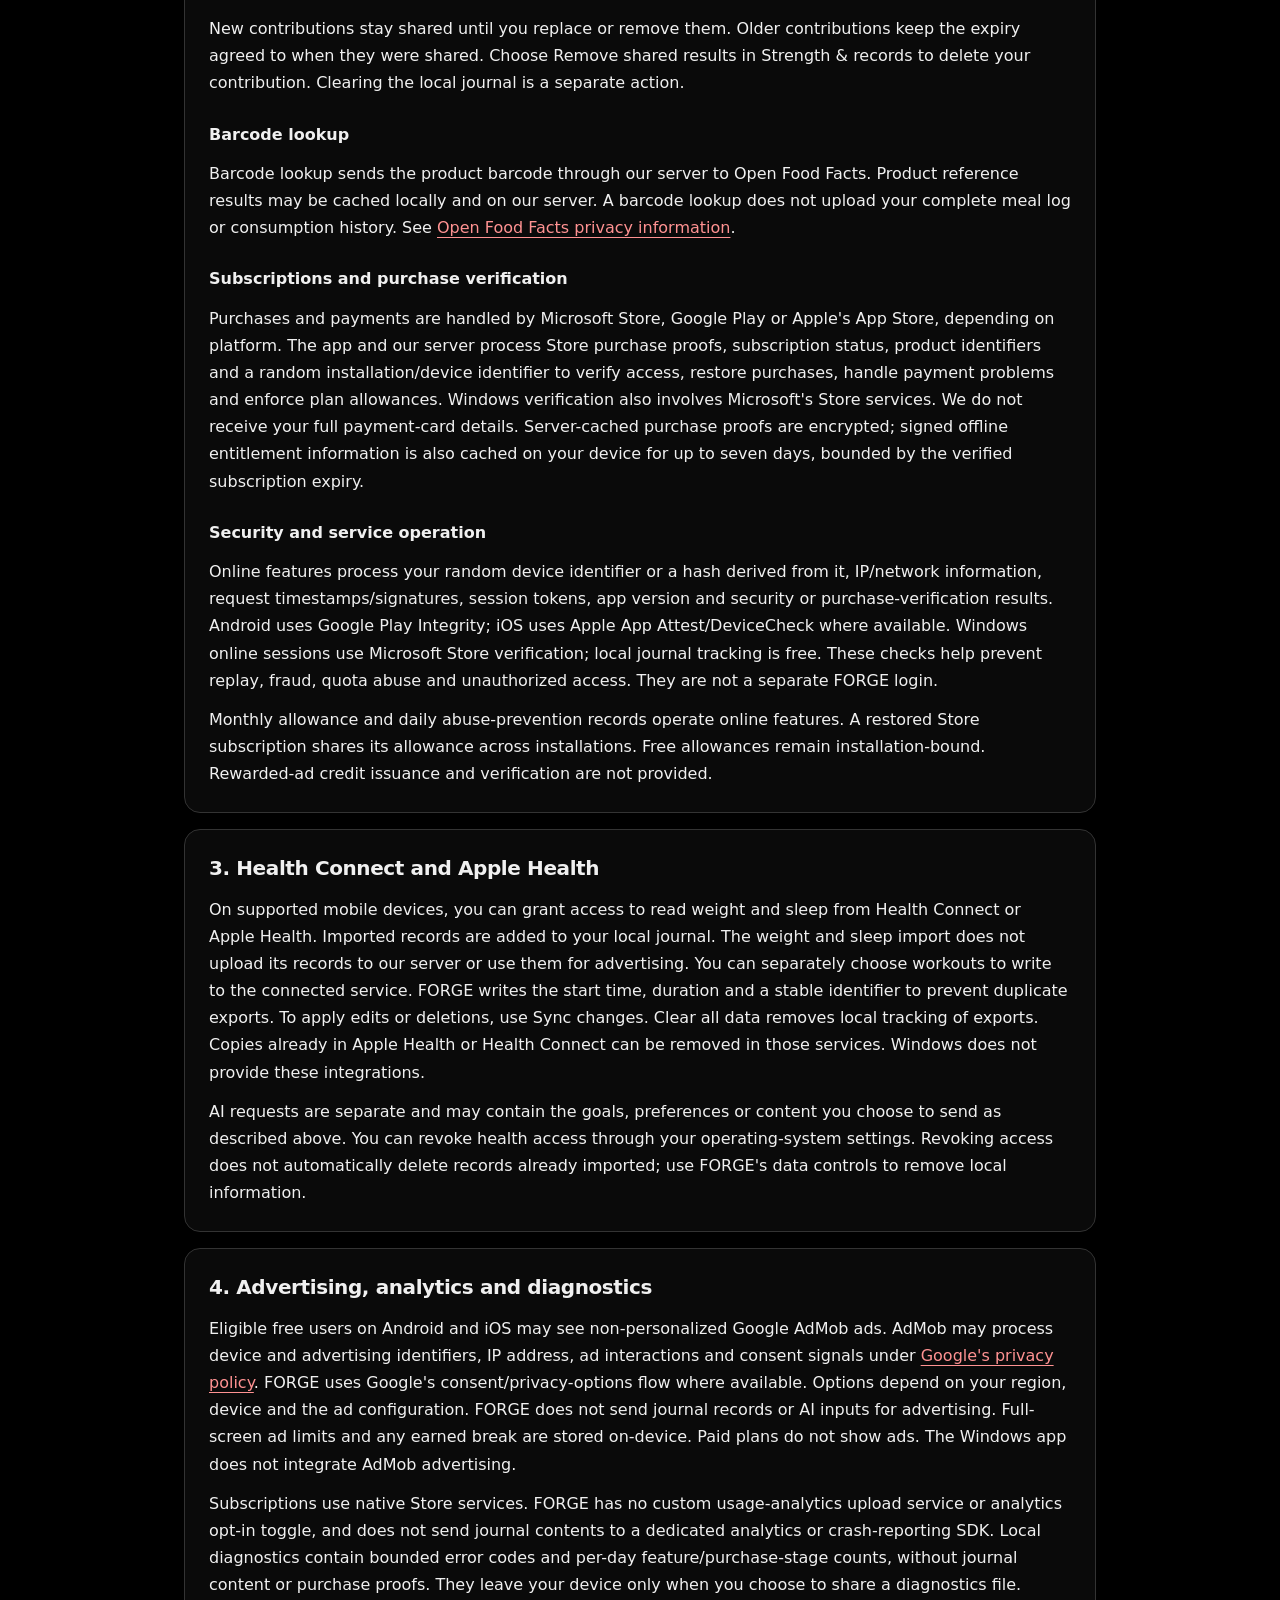
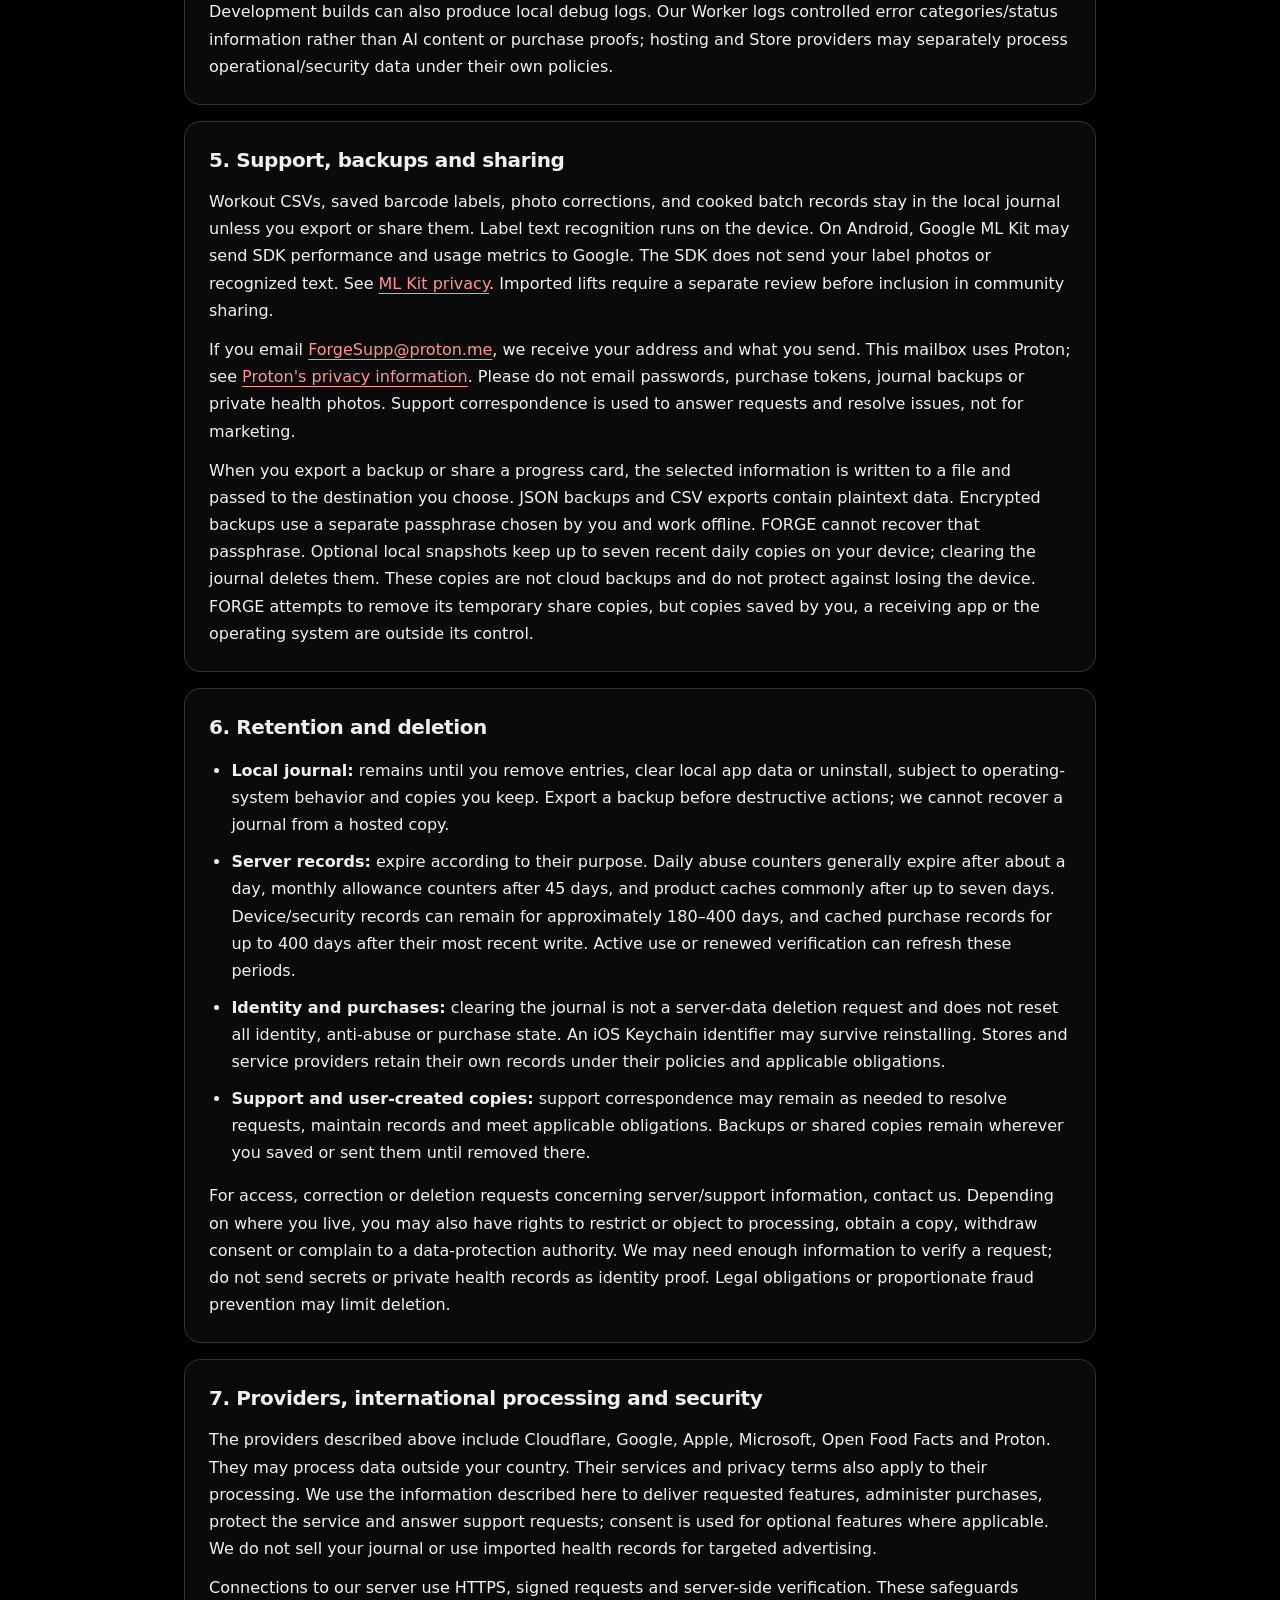
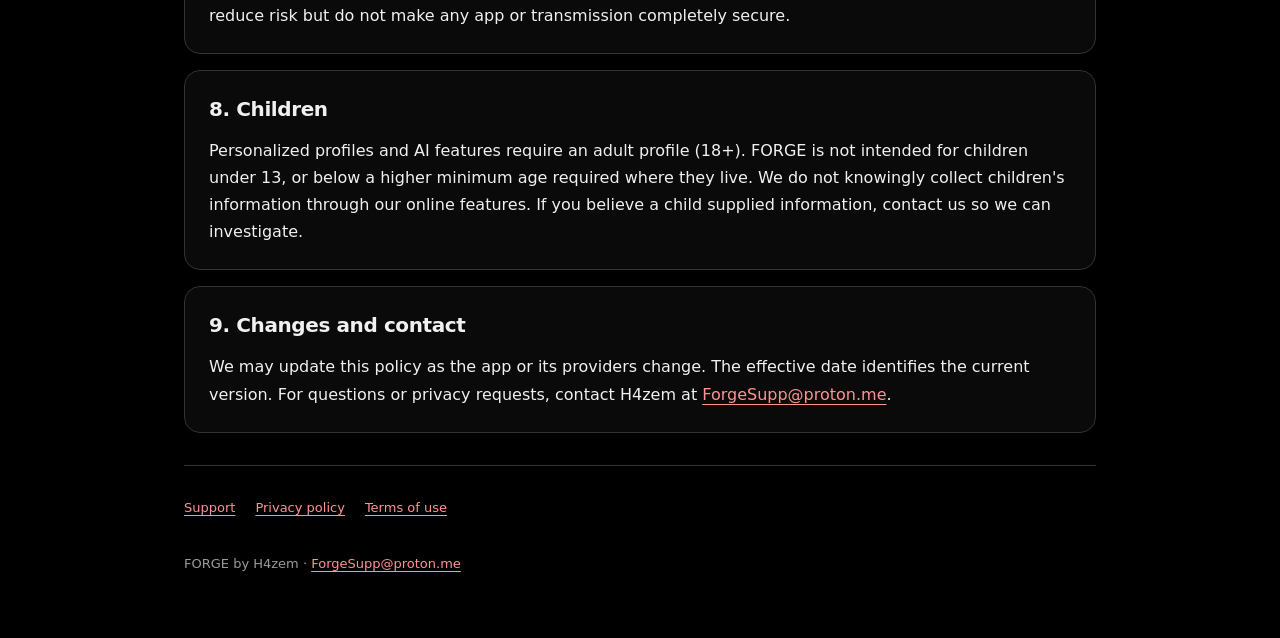
==== commit f93ef4c2: "Sync legal site with FORGE 3.7.0 advertising" ====
--- a/privacy.html
+++ b/privacy.html
@@ -2,7 +2,7 @@
 <html lang="en">
 <head>
 <meta charset="utf-8">
-<meta name="forge-app-version" content="3.6.0">
+<meta name="forge-app-version" content="3.7.0">
 <meta name="viewport" content="width=device-width, initial-scale=1">
 <meta name="description" content="FORGE Privacy Policy for FORGE by H4zem, a personal wellness journal for Windows, Android and iOS.">
 <title>FORGE Privacy Policy</title>
@@ -49,7 +49,7 @@
 </section>
 <section aria-labelledby="privacy-4">
 <h2 id="privacy-4">4. Advertising, analytics and diagnostics</h2>
-<p>App-open ads are disabled by default. If enabled for supported Android/iOS free-plan features, Google AdMob may process device and advertising identifiers, IP address, ad interactions and consent signals under <a href="https://policies.google.com/privacy">Google's privacy policy</a>. FORGE uses Google's consent/privacy-options flow where available. Options depend on your region, device and the ad configuration. Paid plans do not show ads. The Windows app does not integrate AdMob advertising.</p>
+<p>Eligible free users on Android and iOS may see non-personalized Google AdMob ads. AdMob may process device and advertising identifiers, IP address, ad interactions and consent signals under <a href="https://policies.google.com/privacy">Google's privacy policy</a>. FORGE uses Google's consent/privacy-options flow where available. Options depend on your region, device and the ad configuration. FORGE does not send journal records or AI inputs for advertising. Full-screen ad limits and any earned break are stored on-device. Paid plans do not show ads. The Windows app does not integrate AdMob advertising.</p>
 <p>Subscriptions use native Store services. FORGE has no custom usage-analytics upload service or analytics opt-in toggle, and does not send journal contents to a dedicated analytics or crash-reporting SDK. Local diagnostics contain bounded error codes and per-day feature/purchase-stage counts, without journal content or purchase proofs. They leave your device only when you choose to share a diagnostics file. Development builds can also produce local debug logs. Our Worker logs controlled error categories/status information rather than AI content or purchase proofs; hosting and Store providers may separately process operational/security data under their own policies.</p>
 </section>
 <section aria-labelledby="privacy-5">
